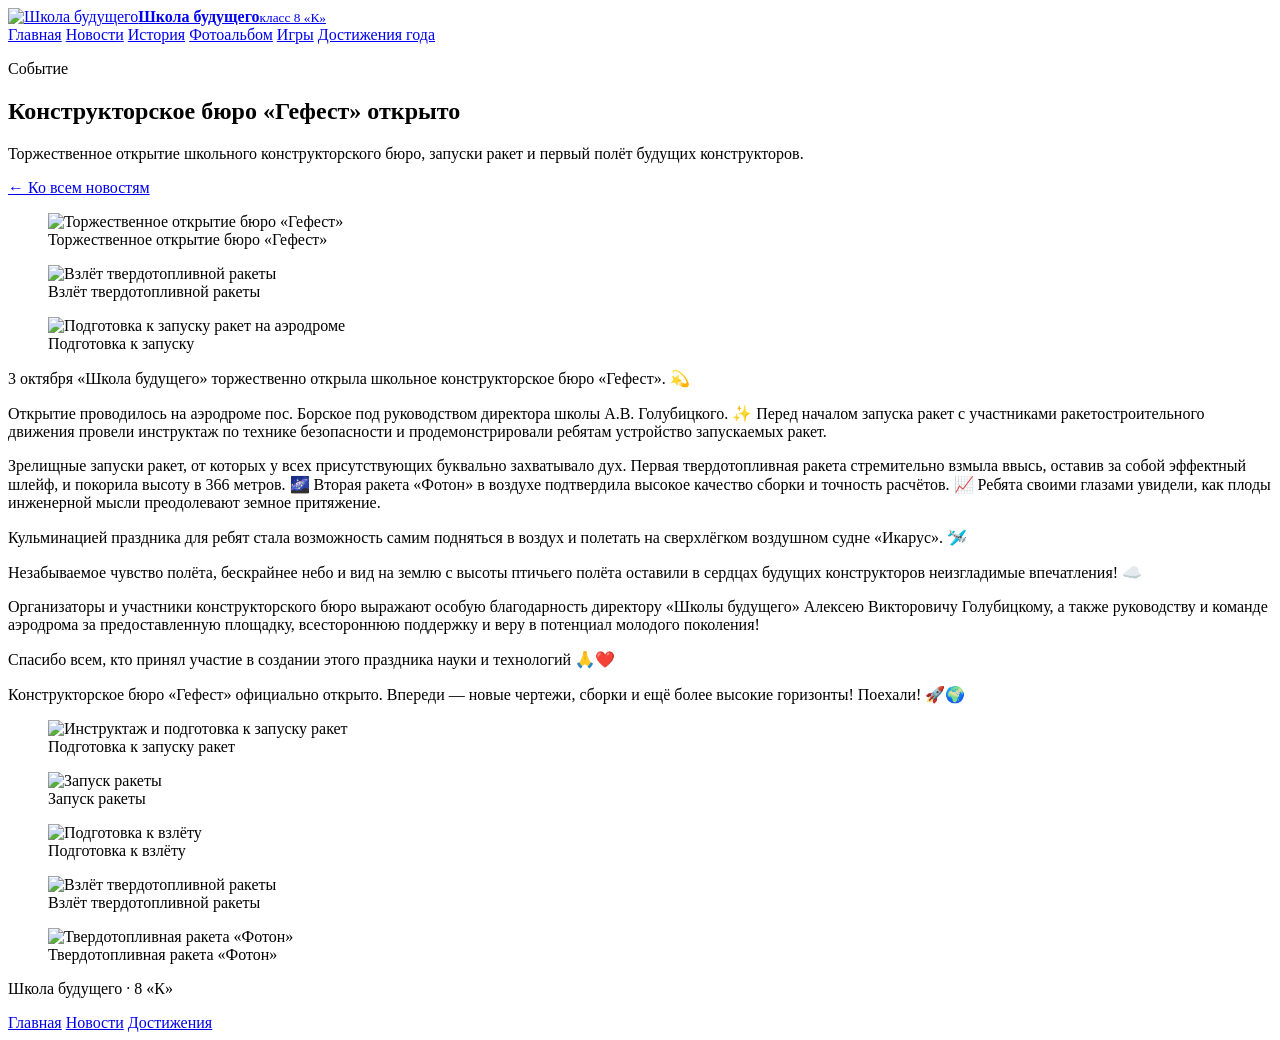
==== pages/news-gefest.html @ 3d09749b "Add news about 2nd place at Shagi v kosmos final and fix photo captions" ====
<!doctype html>
<html lang="ru">
<head>
  <meta charset="utf-8">
  <meta name="viewport" content="width=device-width,initial-scale=1">
  <title>Открытие бюро «Гефест» · 8 «К»</title>
  <link rel="stylesheet" href="../style.css">
</head>
<body>
  <header class="site-header">
    <div class="container nav-inner">
      <a class="brand" href="../index.html" aria-label="На главную страницу"><img src="../assets/logo_school.jpg" alt="Школа будущего"><span><strong>Школа будущего</strong><small>класс 8 «К»</small></span></a>
      <nav class="nav-menu">
        <a href="../index.html">Главная</a>
        <a class="active" href="news.html">Новости</a>
        <a href="histrory.html">История</a>
        <a href="photos.html">Фотоальбом</a>
        <a href="games.html">Игры</a>
        <a class="nav-cta" href="achievements.html">Достижения года</a>
      </nav>
    </div>
  </header>
  <main>
    <section class="page-hero">
      <div class="container">
        <p class="eyebrow">Событие</p>
        <h1 class="page-title">Конструкторское бюро «Гефест» открыто</h1>
        <p class="page-intro">Торжественное открытие школьного конструкторского бюро, запуски ракет и первый полёт будущих конструкторов.</p>
      </div>
    </section>
    <section class="content-section">
      <div class="container">
        <article class="article">
          <p class="article-back"><a class="back-link" href="news.html">← Ко всем новостям</a></p>
          <div class="article-gallery article-gallery-top">
            <figure class="is-wide">
              <img src="../img/gefest-1.webp" alt="Торжественное открытие бюро «Гефест»">
              <figcaption>Торжественное открытие бюро «Гефест»</figcaption>
            </figure>
            <figure>
              <img src="../img/gefest-5.webp" alt="Взлёт твердотопливной ракеты">
              <figcaption>Взлёт твердотопливной ракеты</figcaption>
            </figure>
            <figure>
              <img src="../img/gefest-6.webp" alt="Подготовка к запуску ракет на аэродроме">
              <figcaption>Подготовка к запуску</figcaption>
            </figure>
          </div>
          <p class="article-lead">3 октября «Школа будущего» торжественно открыла школьное конструкторское бюро «Гефест». 💫</p>
          <p>Открытие проводилось на аэродроме пос. Борское под руководством директора школы А.В. Голубицкого. ✨ Перед началом запуска ракет с участниками ракетостроительного движения провели инструктаж по технике безопасности и продемонстрировали ребятам устройство запускаемых ракет.</p>
          <p>Зрелищные запуски ракет, от которых у всех присутствующих буквально захватывало дух. Первая твердотопливная ракета стремительно взмыла ввысь, оставив за собой эффектный шлейф, и покорила высоту в 366 метров. 🌌 Вторая ракета «Фотон» в воздухе подтвердила высокое качество сборки и точность расчётов. 📈 Ребята своими глазами увидели, как плоды инженерной мысли преодолевают земное притяжение.</p>
          <p>Кульминацией праздника для ребят стала возможность самим подняться в воздух и полетать на сверхлёгком воздушном судне «Икарус». 🛩️</p>
          <p>Незабываемое чувство полёта, бескрайнее небо и вид на землю с высоты птичьего полёта оставили в сердцах будущих конструкторов неизгладимые впечатления! ☁️</p>
          <p>Организаторы и участники конструкторского бюро выражают особую благодарность директору «Школы будущего» Алексею Викторовичу Голубицкому, а также руководству и команде аэродрома за предоставленную площадку, всестороннюю поддержку и веру в потенциал молодого поколения!</p>
          <p>Спасибо всем, кто принял участие в создании этого праздника науки и технологий 🙏❤️</p>
          <p>Конструкторское бюро «Гефест» официально открыто. Впереди — новые чертежи, сборки и ещё более высокие горизонты! Поехали! 🚀🌍</p>
          <div class="article-gallery">
            <figure>
              <img src="../img/gefest-2.webp" alt="Инструктаж и подготовка к запуску ракет">
              <figcaption>Подготовка к запуску ракет</figcaption>
            </figure>
            <figure>
              <img src="../img/gefest-3.webp" alt="Запуск ракеты">
              <figcaption>Запуск ракеты</figcaption>
            </figure>
            <figure>
              <img src="../img/gefest-4.webp" alt="Подготовка к взлёту">
              <figcaption>Подготовка к взлёту</figcaption>
            </figure>
            <figure>
              <img src="../img/gefest-7.webp" alt="Взлёт твердотопливной ракеты">
              <figcaption>Взлёт твердотопливной ракеты</figcaption>
            </figure>
            <figure>
              <img src="../img/gefest-8.jpg" alt="Твердотопливная ракета «Фотон»">
              <figcaption>Твердотопливная ракета «Фотон»</figcaption>
            </figure>
          </div>
        </article>
      </div>
    </section>
  </main>
  <footer class="site-footer">
    <div class="container footer-inner">
      <p>Школа будущего · 8 «К»</p>
      <nav class="footer-links">
        <a href="../index.html">Главная</a>
        <a href="news.html">Новости</a>
        <a href="achievements.html">Достижения</a>
      </nav>
    </div>
  </footer>
  <script src="../script.js"></script>
  <script src="../site-config.js"></script>
</body>
</html>
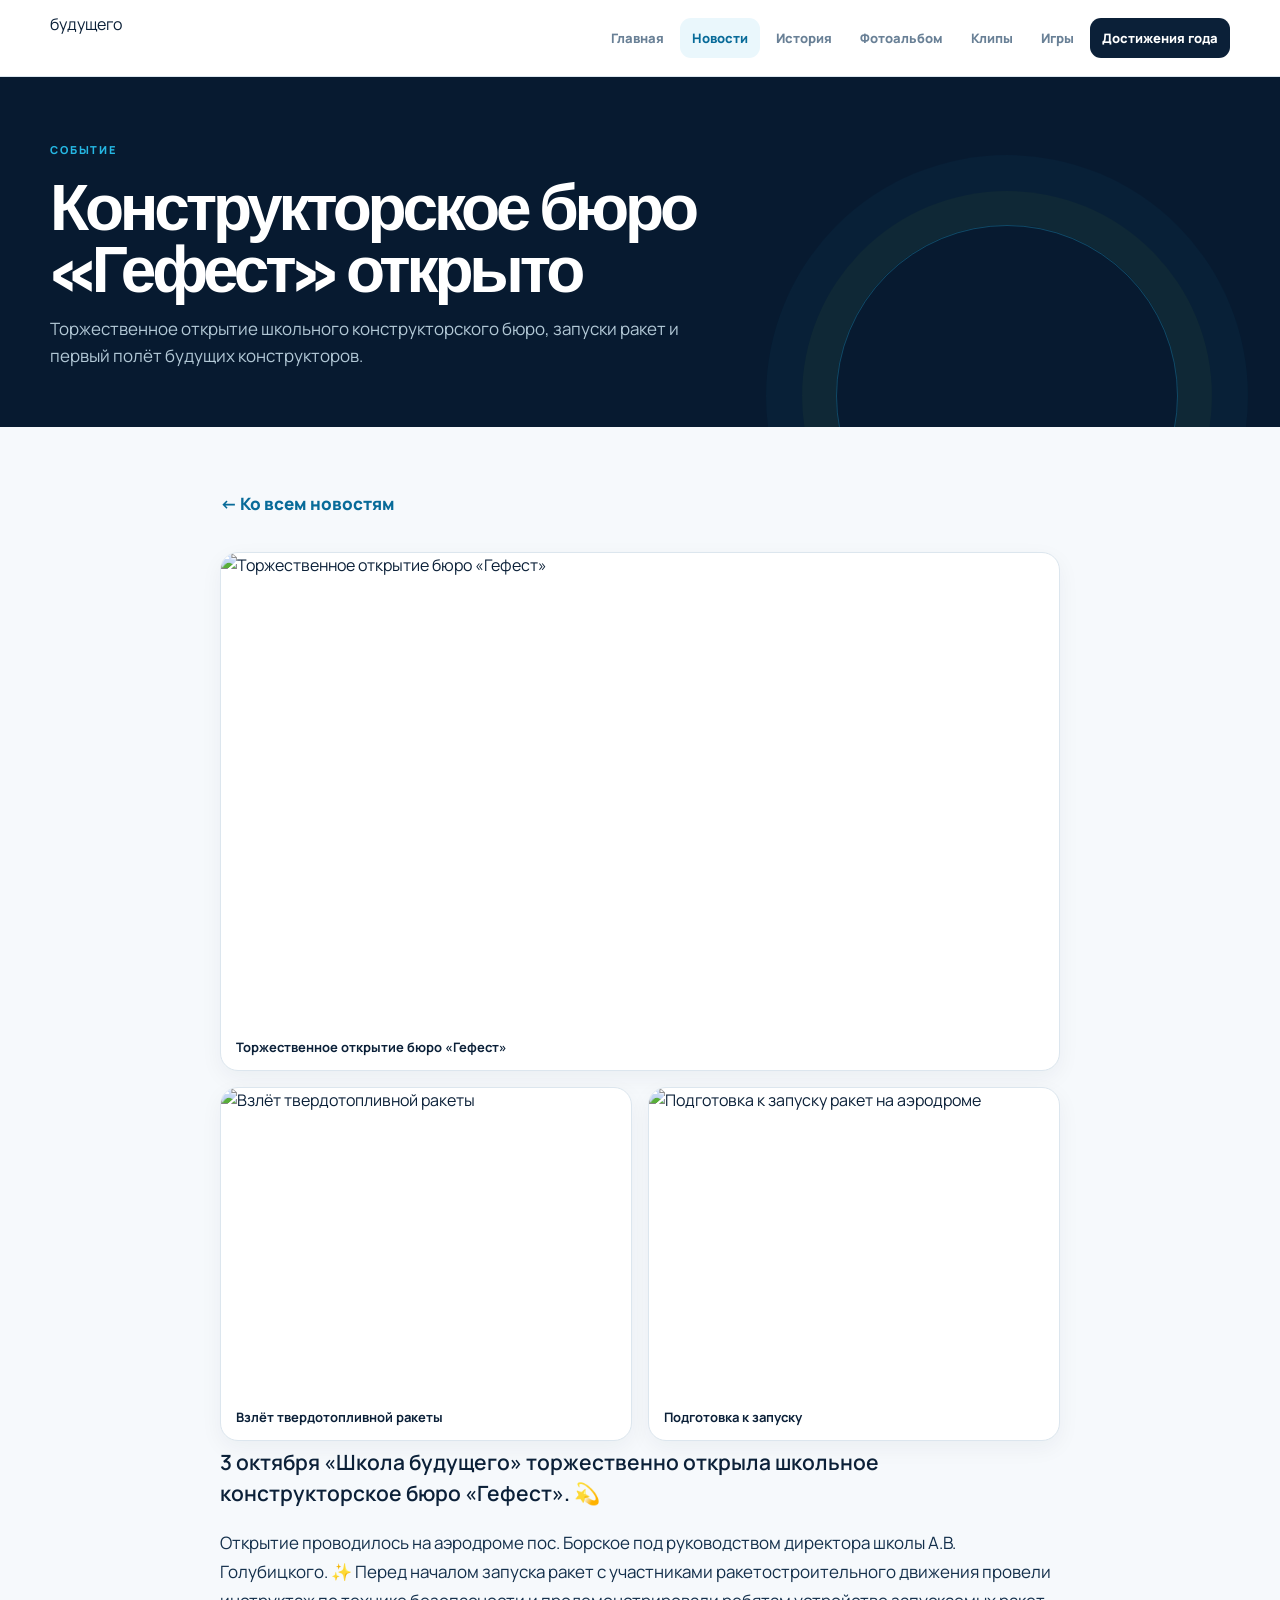
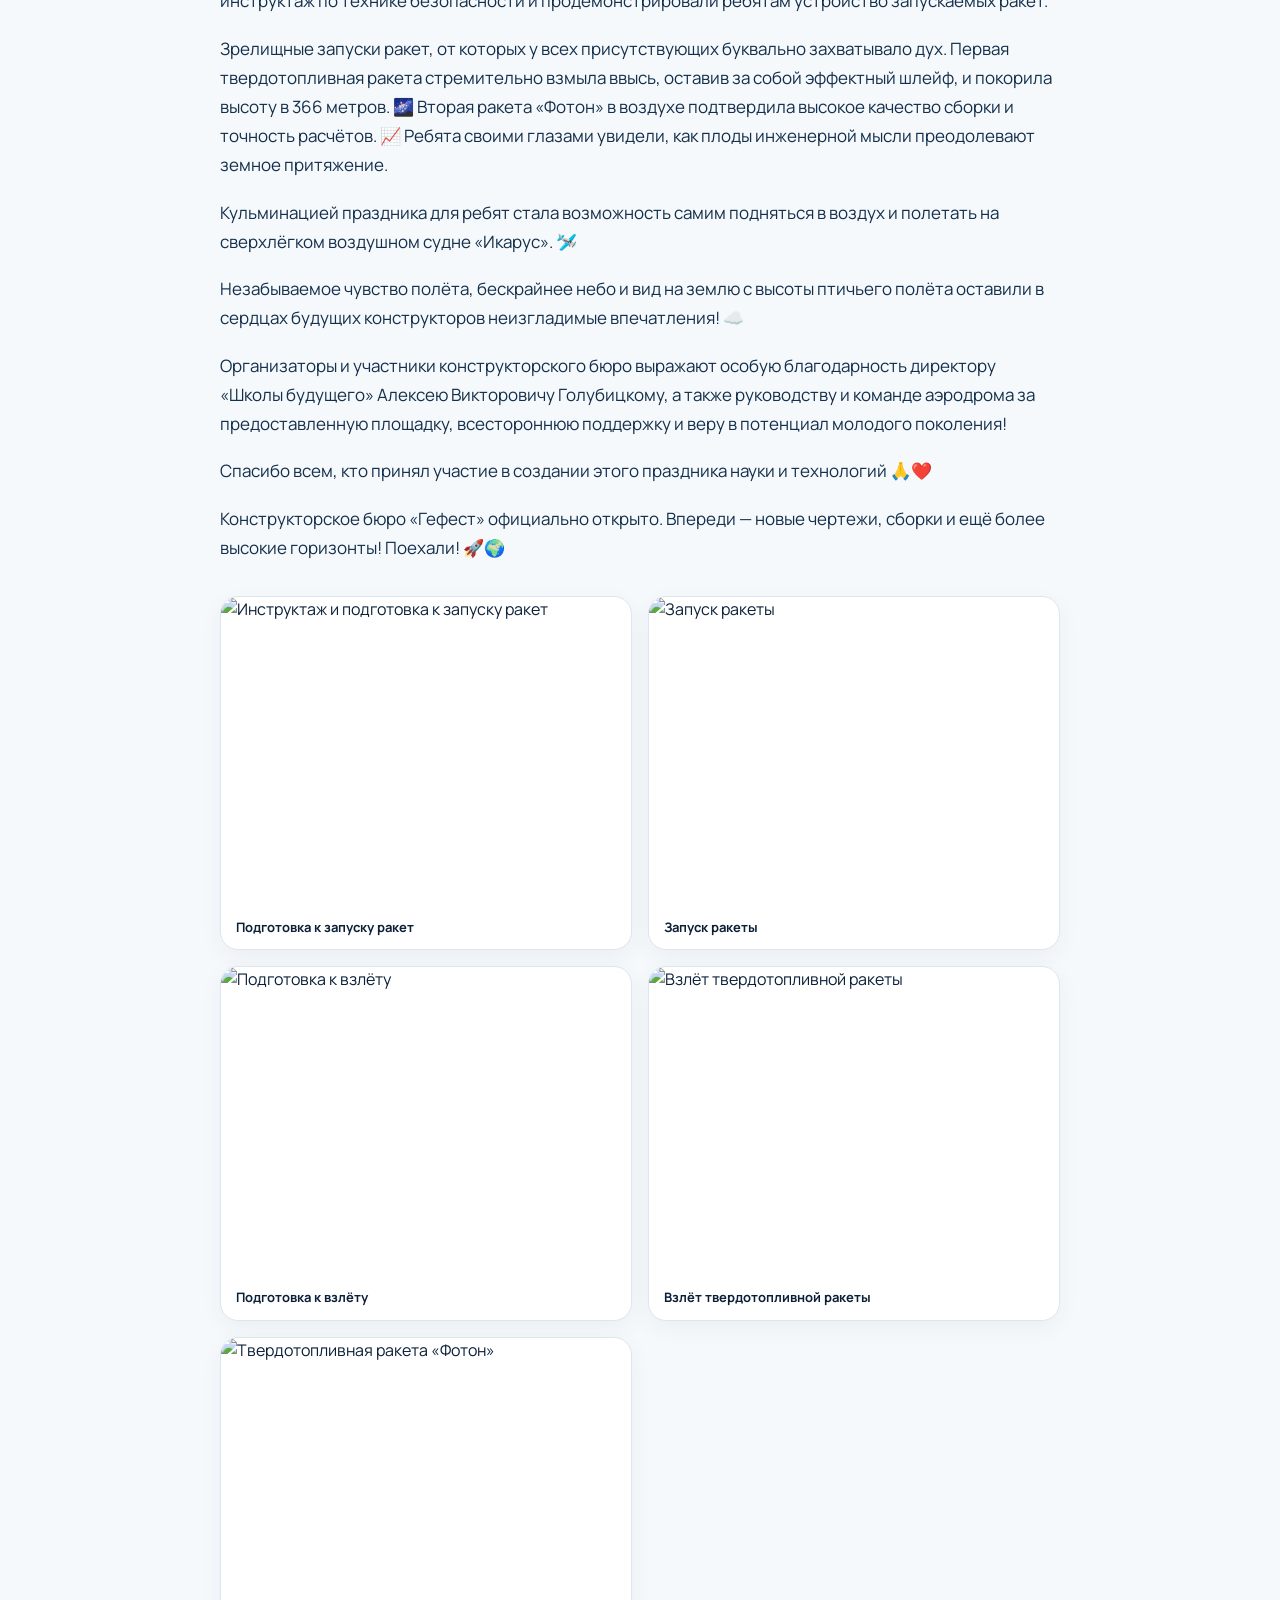
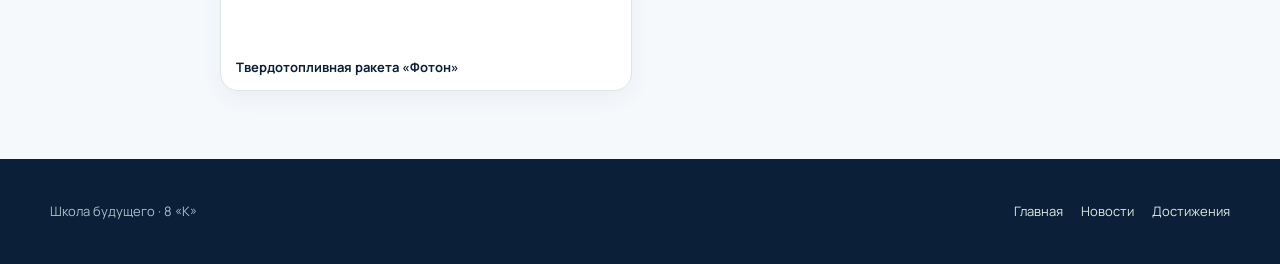
==== commit 1ba3b31c: "Add clips page with video gallery and viewer, add link to all pages" ====
--- a/pages/news-gefest.html
+++ b/pages/news-gefest.html
@@ -15,6 +15,7 @@
         <a class="active" href="news.html">Новости</a>
         <a href="histrory.html">История</a>
         <a href="photos.html">Фотоальбом</a>
+        <a href="clips.html">Клипы</a>
         <a href="games.html">Игры</a>
         <a class="nav-cta" href="achievements.html">Достижения года</a>
       </nav>
--- a/style.css
+++ b/style.css
@@ -0,0 +1,127 @@
+@import url('https://fonts.googleapis.com/css2?family=Manrope:wght@400;500;600;700;800&family=Space+Grotesk:wght@500;600;700&display=swap');
+
+:root{--ink:#0b2038;--ink-2:#132f4b;--muted:#698096;--blue:#25b7e3;--blue-deep:#086b99;--lime:#b8e51b;--lime-deep:#6c9700;--paper:#f6f9fc;--line:#dce6ee;--white:#fff;--shadow:0 18px 45px rgba(11,32,56,.11);--radius:24px}
+*{box-sizing:border-box}html{scroll-behavior:smooth}body{margin:0;background:var(--paper);color:var(--ink);font-family:Manrope,Arial,sans-serif;line-height:1.6}a{color:inherit}img{max-width:100%;display:block}.container{width:min(1180px,calc(100% - 40px));margin:0 auto}.skip-link{position:absolute;left:-9999px}.skip-link:focus{left:16px;top:16px;z-index:30;background:var(--ink);color:#fff;padding:10px 14px;border-radius:8px}
+
+/* Navigation: the logo is the only mark on the left. */
+.site-header{position:sticky;top:0;z-index:20;background:rgba(255,255,255,.94);backdrop-filter:blur(18px);border-bottom:1px solid var(--line)}.nav-inner{min-height:76px;display:flex;align-items:center;gap:24px}.brand{display:block;width:104px;height:62px;overflow:hidden;flex:0 0 104px;border-radius:14px;text-decoration:none;background:#fff}.brand img{width:104px;height:104px;max-width:none;object-fit:contain;transform:translateY(-21px);transition:transform .25s ease}.brand:hover img,.brand:focus-visible img{transform:translateY(-21px) scale(1.06)}.nav-menu{display:flex;align-items:center;justify-content:flex-end;gap:4px;flex:1}.nav-menu a{padding:10px 12px;text-decoration:none;border-radius:11px;color:var(--muted);font-size:13px;font-weight:800;transition:.2s ease}.nav-menu a:hover,.nav-menu a.active{background:#eaf7fc;color:var(--blue-deep)}.nav-menu a.nav-cta{background:var(--ink);color:#fff}.nav-menu a.nav-cta:hover{background:var(--blue-deep);color:#fff}
+
+/* Cosmic hero — compact, dense and unmistakably space-themed. */
+.hero{position:relative;overflow:hidden;background:#071a30;color:#fff;padding:58px 0 66px;border-bottom:1px solid #173f5c}.hero:before{content:'';position:absolute;inset:0;background-image:radial-gradient(circle at 9% 24%,rgba(255,255,255,.8) 0 1px,transparent 1.8px),radial-gradient(circle at 76% 18%,rgba(37,183,227,.8) 0 1px,transparent 1.8px),radial-gradient(circle at 49% 75%,rgba(184,229,27,.75) 0 1px,transparent 1.7px),radial-gradient(circle at 92% 74%,rgba(255,255,255,.7) 0 1px,transparent 1.7px);background-size:260px 220px,340px 260px,410px 300px,300px 250px;opacity:.62}.hero:after{content:'';position:absolute;width:700px;height:420px;right:-160px;bottom:-290px;background:radial-gradient(ellipse,rgba(37,183,227,.35),transparent 68%);pointer-events:none}.hero-grid{display:grid;grid-template-columns:1fr .9fr;gap:66px;align-items:center;position:relative;z-index:1}.hero-copy{max-width:650px}.eyebrow{color:var(--blue);font-size:11px;font-weight:800;text-transform:uppercase;letter-spacing:.17em;margin:0 0 18px}.hero h1,.page-title{font:700 clamp(43px,5.8vw,74px)/.97 'Space Grotesk',sans-serif;letter-spacing:-.065em;margin:0 0 22px;max-width:700px}.hero h1 span{color:var(--lime)}.lead{font-size:17px;color:#b2c8d6;max-width:560px;margin:0 0 29px}.hero-actions{display:flex;flex-wrap:wrap;gap:11px}.button{display:inline-flex;align-items:center;justify-content:center;min-height:46px;padding:0 18px;border-radius:13px;text-decoration:none;border:1px solid transparent;font-size:13px;font-weight:800;transition:transform .2s,box-shadow .2s,background .2s}.button:hover{transform:translateY(-2px);box-shadow:0 9px 22px rgba(4,21,40,.25)}.button.primary{background:var(--lime);color:#172e05}.button.secondary{border-color:rgba(255,255,255,.25);color:#fff;background:rgba(255,255,255,.08)}.button.secondary:hover{background:rgba(255,255,255,.16)}
+.orbit-stage{position:relative;min-height:320px;display:grid;place-items:center}.planet{width:194px;height:194px;border-radius:50%;background:radial-gradient(circle at 33% 28%,#d8ff60 0 5%,#8fc410 24%,#2a6f86 60%,#0a2541 74%);box-shadow:0 0 0 13px rgba(184,229,27,.07),0 0 80px rgba(37,183,227,.36),inset -26px -20px 35px rgba(2,16,31,.5);position:relative;z-index:2}.planet:after{content:'8К';position:absolute;inset:0;display:grid;place-items:center;font:700 50px 'Space Grotesk';color:rgba(255,255,255,.84);letter-spacing:-.08em}.orbit{position:absolute;border:1px solid rgba(106,223,241,.56);border-radius:50%;transform:rotate(-21deg)}.orbit.one{width:340px;height:128px}.orbit.two{width:400px;height:190px;transform:rotate(25deg);border-color:rgba(184,229,27,.45)}.satellite{position:absolute;width:12px;height:12px;border-radius:50%;background:var(--lime);box-shadow:0 0 16px var(--lime);top:37px;right:48px}.cosmic-note{position:absolute;left:0;bottom:6px;color:#8faec0;font-size:11px;letter-spacing:.08em;text-transform:uppercase}.hero-counters{display:flex;gap:25px;position:absolute;right:0;bottom:0}.hero-counters strong{display:block;color:var(--lime);font:700 27px 'Space Grotesk'}.hero-counters span{display:block;color:#9bb4c1;font-size:10px;text-transform:uppercase;letter-spacing:.08em}
+
+.section{padding:80px 0}.section.band{background:#fff}.section.soft-blue{background:#eef7fb}.section-header{display:flex;justify-content:space-between;gap:24px;align-items:end;margin-bottom:30px}.section-kicker{margin:0 0 10px;color:var(--blue-deep);font-size:11px;font-weight:800;letter-spacing:.15em;text-transform:uppercase}.section h2{font:600 clamp(30px,4vw,48px)/1.05 'Space Grotesk';letter-spacing:-.05em;margin:0}.section-header>p{max-width:420px;color:var(--muted);margin:0}.grid{display:grid;gap:18px}
+
+/* Students: card itself is the interaction, no floating broken button. */
+.students-grid{grid-template-columns:repeat(5,1fr)}.student-card,.teacher-card,.info-card{background:#fff;border:1px solid var(--line);border-radius:20px;overflow:hidden;box-shadow:0 7px 22px rgba(11,32,56,.045);transition:transform .25s ease,box-shadow .25s ease,border-color .25s ease}.student-card{display:flex;flex-direction:column;text-decoration:none;cursor:pointer}.student-card:hover,.student-card:focus-visible{transform:translateY(-7px);border-color:#9bd3e3;box-shadow:0 18px 33px rgba(11,32,56,.14)}.student-photo{aspect-ratio:1/1;background:linear-gradient(135deg,#e4f4fa,#eaf6d5);overflow:hidden}.student-photo img{width:100%;height:100%;object-fit:cover;transition:transform .45s ease}.student-card:hover .student-photo img{transform:scale(1.065)}.student-body{padding:16px;display:flex;flex-direction:column;flex:1;min-height:142px}.student-name{font:600 17px/1.15 'Space Grotesk';margin:0 0 8px}.student-role{font-size:12px;color:var(--muted);line-height:1.4}.student-action{display:flex;justify-content:space-between;align-items:center;margin-top:auto;padding-top:15px;color:var(--blue-deep);font-size:11px;font-weight:800;text-transform:uppercase;letter-spacing:.08em}.student-action b{display:grid;place-items:center;width:25px;height:25px;border-radius:50%;background:#eaf7fc;font-size:16px;line-height:1;transition:.2s}.student-card:hover .student-action b{background:var(--blue);color:#fff;transform:translate(2px,-2px)}.placeholder-mark{width:52px;height:52px;border-radius:16px;background:#eaf6d5;color:var(--lime-deep);display:grid;place-items:center;margin:0 auto;font:700 24px 'Space Grotesk'}
+.notice{display:flex;align-items:center;justify-content:space-between;gap:20px;padding:18px 22px;border-radius:18px;background:var(--ink);color:#fff;margin-top:26px}.notice p{margin:0;color:#b7cbd4;font-size:13px}.notice strong{display:block;font:600 18px 'Space Grotesk';color:var(--lime);margin-bottom:2px}
+
+/* Teachers: all original teacher portraits are rendered from data. */
+.teachers-grid{grid-template-columns:repeat(5,1fr)}.teacher-card{padding:10px}.teacher-card:hover{transform:translateY(-6px);border-color:#b9d8e2;box-shadow:0 15px 30px rgba(11,32,56,.12)}.teacher-card img{width:100%;aspect-ratio:1/1;object-fit:cover;border-radius:14px}.teacher-card h3{font:600 16px/1.15 'Space Grotesk';margin:13px 3px 5px}.teacher-card p{color:var(--muted);font-size:12px;line-height:1.4;margin:0 3px 5px}
+
+/* Photos and news. */
+.page-hero{padding:64px 0 58px;background:#071a30;color:#fff;position:relative;overflow:hidden}.page-hero:after{content:'';position:absolute;right:8%;bottom:-140px;width:340px;height:340px;border:1px solid rgba(37,183,227,.3);border-radius:50%;box-shadow:0 0 0 34px rgba(184,229,27,.04),0 0 0 70px rgba(37,183,227,.04)}.page-hero .container{position:relative;z-index:1}.page-title{font-size:clamp(42px,5.5vw,64px);margin-bottom:14px}.page-intro{color:#b2c8d6;max-width:680px;font-size:17px;margin:0}.content-section{padding:62px 0}.news-list{display:grid;grid-template-columns:repeat(2,1fr);gap:22px}.news-card{background:#fff;border:1px solid var(--line);border-radius:22px;overflow:hidden;box-shadow:0 7px 22px rgba(11,32,56,.04)}.news-card img{width:100%;height:240px;object-fit:cover}.news-card-body{padding:23px}.tag{display:inline-block;color:var(--lime-deep);background:#eef8d9;border-radius:99px;padding:5px 10px;font-size:10px;font-weight:800;text-transform:uppercase;letter-spacing:.08em}.news-card h2{font:600 25px/1.1 'Space Grotesk';margin:14px 0 10px}.news-card p{color:var(--muted);margin:0}.memory-grid{display:grid;grid-template-columns:repeat(4,1fr);grid-auto-rows:180px;gap:14px}.memory-card{position:relative;overflow:hidden;border-radius:18px;background:#dbeef4}.memory-card:first-child{grid-column:span 2;grid-row:span 2}.memory-card:nth-child(4){grid-column:span 2}.memory-card img{width:100%;height:100%;object-fit:cover;transition:transform .45s}.memory-card:hover img{transform:scale(1.06)}.memory-card figcaption{position:absolute;left:0;right:0;bottom:0;padding:30px 16px 13px;color:#fff;font-size:13px;font-weight:800;background:linear-gradient(transparent,rgba(4,20,35,.82))}.placeholder{padding:58px 32px;text-align:center;border:1px dashed #a9c5d0;border-radius:24px;background:rgba(255,255,255,.68)}.placeholder h2{font:600 28px 'Space Grotesk';margin:0 0 8px}.placeholder p{max-width:500px;color:var(--muted);margin:0 auto}
+
+.achievement-grid{grid-template-columns:repeat(3,1fr)}.achievement-card{background:var(--ink);border-radius:22px;color:#fff;padding:26px;min-height:210px}.achievement-card:nth-child(2){background:var(--blue-deep)}.achievement-card:nth-child(3){background:var(--lime);color:var(--ink)}.achievement-card strong{display:block;font:700 44px 'Space Grotesk';color:var(--lime);margin-bottom:24px}.achievement-card:nth-child(3) strong{color:var(--ink)}.achievement-card h2{font:600 22px 'Space Grotesk';margin:0 0 8px}.achievement-card p{margin:0;opacity:.76;font-size:14px}.timeline{max-width:850px;margin:0 auto}.timeline-item{display:grid;grid-template-columns:110px 1fr;gap:28px;padding:0 0 28px;border-bottom:1px solid var(--line);margin-bottom:28px}.timeline-item:last-child{border:0}.timeline-year{color:var(--blue-deep);font:700 18px 'Space Grotesk'}.timeline-item h2{font:600 24px 'Space Grotesk';margin:0 0 7px}.timeline-item p{margin:0;color:var(--muted)}
+.student-profile{display:grid;grid-template-columns:300px 1fr;gap:46px;align-items:start}.profile-photo{border-radius:24px;overflow:hidden;background:#e4f4fa}.profile-photo img{width:100%;aspect-ratio:1/1;object-fit:cover}.profile-meta{display:flex;align-items:center;gap:12px;color:var(--muted);font-size:13px;margin-bottom:16px}.profile-content h2{font:600 38px/1.05 'Space Grotesk';margin:0 0 14px;letter-spacing:-.04em}.profile-content>p{color:var(--muted);font-size:17px;max-width:650px}.profile-cards{display:grid;grid-template-columns:repeat(2,1fr);gap:16px;margin-top:28px}.profile-cards .info-card{padding:20px}.info-card h3{font:600 19px 'Space Grotesk';margin:0 0 7px}.info-card p{color:var(--muted);font-size:14px;margin:0}.back-link{display:inline-flex;gap:8px;color:var(--blue-deep);font-weight:800;text-decoration:none;margin-bottom:22px}
+.site-footer{background:var(--ink);color:#fff;padding:42px 0}.footer-inner{display:flex;justify-content:space-between;gap:30px;align-items:start}.site-footer p{color:#a9bdc7;font-size:13px;margin:0;max-width:360px}.footer-links{display:flex;gap:18px;flex-wrap:wrap}.footer-links a{color:#dbe9df;text-decoration:none;font-size:13px}.footer-links a:hover{color:var(--lime)}
+
+@media(max-width:1050px){.students-grid{grid-template-columns:repeat(4,1fr)}.teachers-grid{grid-template-columns:repeat(4,1fr)}.hero-grid{gap:35px}.nav-inner{gap:14px}.nav-menu a{padding:10px 8px;font-size:12px}}
+@media(max-width:720px){.container{width:min(100% - 28px,600px)}.site-header{position:relative}.nav-inner{align-items:center;padding:6px 0 10px;flex-wrap:wrap}.brand{width:90px;height:58px;flex-basis:90px}.brand img{width:98px;height:98px;transform:translateY(-20px)}.brand:hover img,.brand:focus-visible img{transform:translateY(-20px) scale(1.04)}.nav-menu{justify-content:flex-start;overflow-x:auto;width:100%;order:3;padding-bottom:2px}.nav-menu a{white-space:nowrap}.hero{padding:48px 0 54px}.hero-grid{grid-template-columns:1fr;gap:28px}.hero h1{font-size:48px}.orbit-stage{min-height:260px}.planet{width:154px;height:154px}.planet:after{font-size:40px}.orbit.one{width:275px;height:105px}.orbit.two{width:325px;height:155px}.cosmic-note{left:8px;bottom:0}.hero-counters{right:8px;bottom:0}.section,.content-section{padding:58px 0}.section-header{display:block}.section-header>p{margin-top:14px}.students-grid{grid-template-columns:repeat(2,1fr);gap:12px}.teachers-grid{grid-template-columns:repeat(2,1fr);gap:12px}.student-body{padding:14px 12px;min-height:142px}.student-name{font-size:15px}.news-list,.achievement-grid,.profile-cards{grid-template-columns:1fr}.memory-grid{grid-template-columns:repeat(2,1fr);grid-auto-rows:145px}.memory-card:first-child,.memory-card:nth-child(4){grid-column:span 2}.student-profile{grid-template-columns:1fr;gap:25px}.profile-photo{max-width:300px}.timeline-item{grid-template-columns:75px 1fr;gap:14px}.footer-inner{display:block}.footer-links{margin-top:22px}.notice{display:block}.notice .button{margin-top:16px}}
+@media(prefers-reduced-motion:reduce){*,*:before,*:after{scroll-behavior:auto!important;transition:none!important;animation:none!important}}
+.brand span{display:none}
+.planet:after{content:var(--class-code,'9К')}
+
+/* Full-viewport hero: the header stays compact while the first screen becomes the mission statement. */
+.hero{min-height:100vh;height:100vh;padding:78px 0 104px;display:flex;align-items:center}.hero-grid{width:100%;min-height:calc(100vh - 182px);grid-template-columns:1.06fr .94fr;gap:clamp(45px,7vw,110px)}.hero-copy{max-width:760px}.hero h1{font-size:clamp(56px,6.6vw,104px);max-width:820px;margin-bottom:30px}.lead{font-size:clamp(18px,1.4vw,22px);line-height:1.55;max-width:640px;margin-bottom:38px}.hero-actions{gap:14px}.hero-actions .button{min-height:56px;padding:0 23px;font-size:14px;border-radius:16px}.orbit-stage{min-height:clamp(430px,52vw,620px)}.planet{width:clamp(230px,24vw,340px);height:clamp(230px,24vw,340px)}.planet:after{font-size:clamp(58px,5vw,82px)}.orbit.one{width:clamp(420px,42vw,620px);height:clamp(160px,15vw,220px)}.orbit.two{width:clamp(500px,50vw,740px);height:clamp(240px,24vw,350px)}.satellite{width:16px;height:16px;top:13%;right:10%}.cosmic-note{bottom:9%;font-size:12px}.hero-counters{bottom:8%;gap:38px}.hero-counters strong{font-size:clamp(32px,3vw,48px)}.hero-counters span{font-size:11px}.scroll-cue{position:absolute;z-index:3;left:50%;bottom:24px;transform:translateX(-50%);display:flex;flex-direction:column;align-items:center;gap:10px;color:#a4bdca;text-decoration:none;font-size:10px;font-weight:800;letter-spacing:.18em;text-transform:uppercase;transition:color .2s ease}.scroll-cue:hover{color:var(--lime)}.scroll-cue i{display:block;width:22px;height:36px;border:1px solid rgba(184,229,27,.65);border-radius:99px;position:relative}.scroll-cue i:after{content:'';position:absolute;width:4px;height:8px;left:50%;top:7px;transform:translateX(-50%);border-radius:4px;background:var(--lime);animation:scroll-drop 1.7s ease-in-out infinite}@keyframes scroll-drop{0%{opacity:0;transform:translate(-50%,0)}25%{opacity:1}75%{opacity:1}100%{opacity:0;transform:translate(-50%,14px)}}
+@media(max-width:1050px) and (min-width:721px){.hero h1{font-size:clamp(52px,6vw,78px)}.orbit-stage{transform:scale(.85);transform-origin:center}.hero-grid{gap:15px}}
+@media(max-width:720px){.hero{height:auto;min-height:calc(100svh - 130px);padding:50px 0 92px;display:block}.hero-grid{min-height:0;display:flex;flex-direction:column;gap:26px;align-items:stretch}.hero-copy{max-width:none}.hero h1{font-size:clamp(45px,13vw,66px);line-height:.95;margin-bottom:20px}.lead{font-size:16px;line-height:1.55;margin-bottom:26px}.hero-actions{display:grid;grid-template-columns:1fr 1fr;gap:9px}.hero-actions .button{min-height:50px;padding:0 10px;font-size:12px}.orbit-stage{min-height:310px;transform:none;margin-top:4px}.planet{width:170px;height:170px}.planet:after{font-size:45px}.orbit.one{width:310px;height:120px}.orbit.two{width:370px;height:180px}.satellite{top:17px;right:15%}.cosmic-note{left:2px;bottom:22px;font-size:9px}.hero-counters{right:2px;bottom:22px;gap:20px}.hero-counters strong{font-size:27px}.hero-counters span{font-size:9px}.scroll-cue{bottom:15px;font-size:9px;gap:7px}.scroll-cue i{height:28px;width:18px}.scroll-cue i:after{top:5px;width:3px;height:7px}}
+@media(max-width:720px){.nav-menu{scrollbar-width:none}.nav-menu::-webkit-scrollbar{display:none}.hero{height:calc(100svh - 78px);min-height:620px;padding:32px 0 64px;overflow:hidden}.hero-grid{height:100%;gap:8px;justify-content:space-between}.hero h1{font-size:clamp(40px,11.7vw,53px);line-height:.94;margin-bottom:14px}.hero .eyebrow{font-size:10px;margin-bottom:12px}.lead{font-size:14px;line-height:1.45;margin-bottom:18px}.hero-actions .button{min-height:46px;font-size:11px}.orbit-stage{min-height:244px;margin-top:0;flex:0 0 244px}.planet{width:140px;height:140px}.planet:after{font-size:40px}.orbit.one{width:270px;height:104px}.orbit.two{width:325px;height:158px}.satellite{top:10px;right:14%}.cosmic-note{bottom:18px}.hero-counters{bottom:18px}.hero-counters strong{font-size:24px}.scroll-cue{bottom:8px}}
+.hero-grid{width:min(1180px,calc(100% - 40px));margin-left:auto;margin-right:auto}
+
+/* Motion layer and viewport correction: the hero fills the space below the real header. */
+:root{--header-height:76px}.site-header{min-height:var(--header-height)}.hero{height:calc(100dvh - var(--header-height));min-height:calc(100dvh - var(--header-height));overflow:hidden}.hero-grid{height:100%;min-height:0}.orbit-stage{transform:translate3d(var(--scene-x,0px),var(--scene-y,0px),0);transition:transform .45s cubic-bezier(.22,.61,.36,1)}.star-field{position:absolute;inset:0;z-index:0;pointer-events:none;overflow:hidden}.star-field span{position:absolute;width:var(--star-size,3px);height:var(--star-size,3px);border-radius:50%;background:#e9fbff;box-shadow:0 0 8px rgba(125,228,255,.9);animation:star-pulse 3.6s ease-in-out infinite;transform:scale(var(--star-scale,1))}.star-field span:nth-child(4n){--star-size:2px;background:var(--blue)}.star-field span:nth-child(7n){--star-size:4px;background:var(--lime);box-shadow:0 0 13px rgba(184,229,27,.9)}@keyframes star-pulse{0%,100%{opacity:.18;transform:scale(calc(var(--star-scale,1) * .72))}45%{opacity:1;transform:scale(calc(var(--star-scale,1) * 1.35))}68%{opacity:.42;transform:scale(var(--star-scale,1))}}.orbit{transform-origin:50% 50%;will-change:transform}.orbit.one{animation:orbit-drift-one 18s ease-in-out infinite}.orbit.two{animation:orbit-drift-two 24s ease-in-out infinite}@keyframes orbit-drift-one{0%,100%{transform:rotate(-21deg) translate3d(0,0,0)}50%{transform:rotate(-15deg) translate3d(9px,-5px,0)}}@keyframes orbit-drift-two{0%,100%{transform:rotate(25deg) translate3d(0,0,0)}50%{transform:rotate(31deg) translate3d(-8px,7px,0)}}.planet{animation:planet-float 6s ease-in-out infinite;will-change:transform;background:radial-gradient(circle at 32% 24%,#efff91 0 3%,#c2f32f 10%,#82b91a 31%,#1a6e87 64%,#071e39 79%);box-shadow:0 0 0 13px rgba(184,229,27,.07),0 0 80px rgba(37,183,227,.36),0 0 125px rgba(184,229,27,.12),inset -28px -23px 38px rgba(1,15,30,.58);overflow:hidden}.planet:before{content:'';position:absolute;inset:-15%;border-radius:50%;background:repeating-linear-gradient(168deg,transparent 0 17px,rgba(238,255,170,.16) 18px 21px,transparent 22px 36px);mix-blend-mode:screen;opacity:.62;transform:rotate(-18deg)}@keyframes planet-float{0%,100%{transform:translateY(0) scale(1)}50%{transform:translateY(-10px) scale(1.018)}}.rocket{position:absolute;z-index:4;left:8%;top:17%;width:29px;height:58px;border-radius:52% 52% 42% 42%;background:linear-gradient(110deg,#fff 0 22%,#d9f45b 23% 38%,#27acd0 39% 100%);box-shadow:0 0 17px rgba(37,183,227,.75);transform:rotate(42deg);animation:rocket-flight 13s ease-in-out infinite;will-change:transform}.rocket:before{content:'';position:absolute;left:5px;bottom:-8px;width:19px;height:19px;border-radius:50% 50% 65% 65%;background:radial-gradient(circle at 50% 10%,#fff 0 12%,#b8e51b 25%,#ff9b29 58%,transparent 70%);filter:blur(1px)}.rocket-window{position:absolute;width:10px;height:10px;left:9px;top:13px;border-radius:50%;background:#092c4b;border:2px solid rgba(255,255,255,.8)}.rocket-fin{position:absolute;width:9px;height:18px;bottom:9px;background:#159bc3}.rocket-fin.left{left:-6px;clip-path:polygon(100% 0,100% 100%,0 80%)}.rocket-fin.right{right:-6px;clip-path:polygon(0 0,100% 80%,0 100%)}@keyframes rocket-flight{0%,100%{transform:translate3d(0,0,0) rotate(42deg);opacity:.72}40%{transform:translate3d(34px,-38px,0) rotate(46deg);opacity:1}72%{transform:translate3d(8px,-80px,0) rotate(38deg);opacity:.82}}
+@media(max-width:720px){:root{--header-height:78px}.hero{height:auto;min-height:calc(100dvh - var(--header-height));padding-top:32px}.hero-grid{height:auto;min-height:calc(100dvh - var(--header-height) - 96px)}.orbit-stage{transform:none}.rocket{left:7%;top:12%;transform:scale(.78) rotate(42deg)}.star-field span{animation-duration:3.2s}}
+@media(prefers-reduced-motion:reduce){.orbit-stage{transform:none!important}.star-field span,.orbit,.planet,.rocket{animation:none!important}.planet{transform:none!important}}
+
+/* Floating page-scroll arrows: flip through the site with one tap. */
+.scroll-dock{position:fixed;right:20px;bottom:24px;z-index:40;display:flex;flex-direction:column;gap:10px}
+.scroll-dock button{width:52px;height:52px;border-radius:16px;border:1px solid rgba(255,255,255,.14);background:rgba(11,32,56,.82);color:#eaf4fa;backdrop-filter:blur(10px);-webkit-backdrop-filter:blur(10px);display:grid;place-items:center;cursor:pointer;box-shadow:0 12px 30px rgba(11,32,56,.28);transition:transform .2s ease,background .2s ease,color .2s ease,opacity .3s ease}
+.scroll-dock button:hover{transform:translateY(-2px);background:var(--lime);color:#172e05}
+.scroll-dock button:active{transform:translateY(0) scale(.94)}
+.scroll-dock button svg{width:22px;height:22px}
+.scroll-dock button[hidden]{display:none}
+
+/* Fullscreen photo viewer: Instagram/VK style browsing with smooth transitions. */
+.memory-card{cursor:zoom-in}
+.memory-card:focus-visible{outline:3px solid var(--blue);outline-offset:3px}
+body.lightbox-locked{overflow:hidden}
+.lightbox{position:fixed;inset:0;z-index:80;display:flex;align-items:center;justify-content:center;padding:24px;background:rgba(4,16,29,.9);backdrop-filter:blur(16px);-webkit-backdrop-filter:blur(16px);opacity:0;visibility:hidden;transition:opacity .4s ease,visibility .4s ease}
+.lightbox.open{opacity:1;visibility:visible}
+.lightbox-stage{position:relative;width:min(1120px,94vw);height:min(82vh,780px);display:grid;place-items:center;touch-action:none}
+.lightbox-img{max-width:100%;max-height:100%;border-radius:20px;box-shadow:0 30px 90px rgba(0,0,0,.6),0 0 0 1px rgba(255,255,255,.08);will-change:transform,opacity;user-select:none;-webkit-user-select:none;-webkit-user-drag:none;cursor:grab}
+.lightbox-ui{position:absolute;left:0;right:0;top:0;display:flex;justify-content:space-between;align-items:center;gap:16px;padding:22px 76px 0 26px;color:#c9ddea;font-size:12px;font-weight:700;letter-spacing:.04em}
+.lightbox-count{color:var(--lime);font:700 14px 'Space Grotesk',sans-serif}
+.lightbox-hint{text-transform:uppercase;letter-spacing:.12em}
+.lightbox-caption{position:absolute;left:50%;bottom:26px;transform:translateX(-50%);max-width:80vw;margin:0;color:#fff;font-size:15px;font-weight:800;text-align:center;text-shadow:0 2px 12px rgba(0,0,0,.65);white-space:nowrap;overflow:hidden;text-overflow:ellipsis}
+.lightbox-close,.lightbox-nav{position:absolute;z-index:2;display:grid;place-items:center;border:1px solid rgba(255,255,255,.18);background:rgba(255,255,255,.08);color:#fff;cursor:pointer;transition:transform .22s ease,background .22s ease,border-color .22s ease,color .22s ease}
+.lightbox-close{top:18px;right:20px;width:46px;height:46px;border-radius:14px;font-size:24px;line-height:1}
+.lightbox-nav{top:50%;width:56px;height:56px;border-radius:50%;font-size:32px;line-height:1;transform:translateY(-50%)}
+.lightbox-nav.prev{left:18px}
+.lightbox-nav.next{right:18px}
+.lightbox-close:hover{background:var(--lime);border-color:var(--lime);color:#172e05;transform:scale(1.08)}
+.lightbox-nav:hover{background:var(--lime);border-color:var(--lime);color:#172e05;transform:translateY(-50%) scale(1.08)}
+.lightbox.open .lightbox-ui,.lightbox.open .lightbox-caption,.lightbox.open .lightbox-close,.lightbox.open .lightbox-nav{animation:lightbox-ui-in .5s cubic-bezier(.22,.61,.36,1) both}
+@keyframes lightbox-ui-in{from{opacity:0}to{opacity:1}}
+@media(max-width:720px){.lightbox{padding:14px}.lightbox-nav{width:46px;height:46px;font-size:26px}.lightbox-nav.prev{left:8px}.lightbox-nav.next{right:8px}.lightbox-close{width:42px;height:42px;top:14px;right:14px}.lightbox-ui{padding:16px 64px 0 16px}.lightbox-hint{display:none}.lightbox-caption{font-size:13px;bottom:16px}.scroll-dock{right:12px;bottom:16px;gap:8px}.scroll-dock button{width:46px;height:46px;border-radius:14px}}
+
+/* Clips: video gallery with vertical and horizontal cards and a fullscreen player. */
+.clips-grid{display:grid;grid-template-columns:repeat(auto-fill,minmax(240px,1fr));gap:18px}.clip-card{position:relative;margin:0;border:1px solid var(--line);border-radius:18px;overflow:hidden;background:#071a30;box-shadow:0 7px 22px rgba(11,32,56,.05);cursor:pointer;aspect-ratio:16/9;transition:transform .25s ease,box-shadow .25s ease,border-color .25s ease}.clip-card:hover,.clip-card:focus-visible{transform:translateY(-5px);border-color:#9bd3e3;box-shadow:0 18px 33px rgba(11,32,56,.14);outline:none}.clip-card.is-vertical{aspect-ratio:9/16;justify-self:center;width:min(240px,100%)}.clip-video{position:absolute;inset:0;width:100%;height:100%;object-fit:cover;display:block}.clip-overlay{position:absolute;inset:0;display:grid;place-items:center;background:linear-gradient(rgba(4,20,35,.18),rgba(4,20,35,.4));transition:background .25s ease}.clip-play{width:58px;height:58px;border-radius:50%;background:rgba(255,255,255,.92);color:var(--ink);display:grid;place-items:center;font-size:20px;padding-left:4px;box-shadow:0 12px 30px rgba(0,0,0,.35);transition:transform .22s ease,background .22s ease,color .22s ease}.clip-card:hover .clip-play{transform:scale(1.1);background:var(--lime);color:#172e05}.clip-caption{position:absolute;left:0;right:0;bottom:0;padding:30px 14px 12px;color:#fff;font-size:13px;font-weight:800;background:linear-gradient(transparent,rgba(4,20,35,.85));pointer-events:none}.clips-note{margin:26px 0 0;color:var(--muted);font-size:13px}.clips-note code{background:#eaf7fc;color:var(--blue-deep);border-radius:6px;padding:2px 7px;font-size:12px}.clip-player{position:fixed;inset:0;z-index:95;display:flex;align-items:center;justify-content:center;padding:24px;background:rgba(4,16,29,.94);backdrop-filter:blur(14px);-webkit-backdrop-filter:blur(14px)}.clip-player[hidden]{display:none}.clip-player-stage{position:relative;display:grid;place-items:center;max-width:min(1080px,92vw);max-height:88vh}.clip-player-stage video{max-width:min(1080px,92vw);max-height:88vh;width:auto;height:auto;border-radius:16px;box-shadow:0 30px 90px rgba(0,0,0,.65),0 0 0 1px rgba(255,255,255,.08);background:#000}.clip-player-stage video.is-vertical{max-height:86vh;max-width:min(420px,86vw)}.clip-player-close,.clip-player-nav{position:absolute;z-index:2;display:grid;place-items:center;border:1px solid rgba(255,255,255,.2);background:rgba(255,255,255,.1);color:#fff;cursor:pointer;transition:transform .22s ease,background .22s ease,border-color .22s ease,color .22s ease}.clip-player-close{top:18px;right:20px;width:46px;height:46px;border-radius:14px;font-size:24px;line-height:1}.clip-player-nav{top:50%;width:56px;height:56px;border-radius:50%;font-size:32px;line-height:1;transform:translateY(-50%)}.clip-player-nav.prev{left:18px}.clip-player-nav.next{right:18px}.clip-player-close:hover{background:var(--lime);border-color:var(--lime);color:#172e05}.clip-player-nav:hover{background:var(--lime);border-color:var(--lime);color:#172e05;transform:translateY(-50%) scale(1.08)}.clip-player-counter{position:absolute;left:50%;bottom:22px;transform:translateX(-50%);color:#fff;font-size:13px;font-weight:800;letter-spacing:.06em;background:rgba(255,255,255,.14);border-radius:99px;padding:6px 14px}body.clip-player-locked{overflow:hidden}@media(max-width:720px){.clips-grid{gap:12px}.clip-player{padding:12px}.clip-player-nav{width:46px;height:46px;font-size:28px}.clip-player-nav.prev{left:8px}.clip-player-nav.next{right:8px}.clip-player-close{top:12px;right:12px;width:42px;height:42px;font-size:22px}}
+
+/* Album filter: browse one themed set at a time instead of every photo. */
+.album-bar{display:flex;flex-wrap:wrap;gap:10px;margin:0 0 24px}
+.album-chip{display:inline-flex;align-items:center;gap:9px;border:1px solid var(--line);background:#fff;color:var(--ink-2);border-radius:99px;padding:9px 16px;font:800 13px Manrope,Arial,sans-serif;cursor:pointer;transition:transform .2s ease,background .2s ease,color .2s ease,border-color .2s ease,box-shadow .2s ease}
+.album-chip:hover{transform:translateY(-2px);border-color:#9bd3e3;box-shadow:0 8px 18px rgba(11,32,56,.1)}
+.album-chip .album-count{background:#eaf7fc;color:var(--blue-deep);border-radius:99px;padding:1px 8px;font-size:11px;font-weight:800;transition:background .2s ease,color .2s ease}
+.album-chip.active{background:var(--ink);border-color:var(--ink);color:#fff;box-shadow:0 12px 26px rgba(11,32,56,.22)}
+.album-chip.active .album-count{background:var(--lime);color:#172e05}
+.memory-card.is-hidden{display:none}
+.memory-grid.album-active{grid-template-columns:repeat(auto-fit,minmax(230px,1fr));grid-auto-rows:210px}
+.memory-grid.album-active .memory-card,.memory-grid.album-active .memory-card:first-child,.memory-grid.album-active .memory-card:nth-child(4){grid-column:auto;grid-row:auto}
+@media(max-width:720px){.album-bar{margin-bottom:16px}.album-chip{padding:8px 13px;font-size:12px}.memory-grid.album-active{grid-template-columns:repeat(2,1fr);grid-auto-rows:150px}}
+
+/* News article: clickable cards, full-story layout and article photo viewer. */
+.news-card-link{display:block;text-decoration:none;color:inherit;cursor:pointer;transition:transform .25s ease,box-shadow .25s ease,border-color .25s ease}
+.news-card-link:hover,.news-card-link:focus-visible{transform:translateY(-6px);border-color:#9bd3e3;box-shadow:0 18px 33px rgba(11,32,56,.14)}
+.news-card-link img{transition:transform .45s ease}
+.news-card-link:hover img{transform:scale(1.045)}
+.news-card-more{display:inline-flex;align-items:center;gap:8px;margin-top:15px;color:var(--blue-deep);font-size:11px;font-weight:800;text-transform:uppercase;letter-spacing:.08em}
+.article{max-width:840px;margin:0 auto}
+.article-back{margin:0 0 24px}
+.article-back .back-link{margin-bottom:0}
+.article>p{font-size:17px;line-height:1.72;color:var(--ink-2);margin:0 0 18px}
+.article .article-lead{font-size:21px;line-height:1.5;font-weight:600;color:var(--ink)}
+.article-gallery{display:grid;grid-template-columns:repeat(2,1fr);gap:16px;margin:34px 0 6px}
+.article-gallery figure{margin:0;border:1px solid var(--line);border-radius:18px;overflow:hidden;background:#fff;box-shadow:0 7px 22px rgba(11,32,56,.05)}
+.article-gallery img{width:100%;aspect-ratio:4/3;object-fit:cover;transition:transform .45s ease;cursor:zoom-in}
+.article-gallery figure:hover img{transform:scale(1.05)}
+.article-gallery figcaption{padding:12px 15px;font-size:13px;font-weight:700;color:var(--ink)}
+.article-gallery .is-wide{grid-column:1/-1}
+.article-gallery .is-wide img{aspect-ratio:16/9}
+.article-gallery img:focus-visible{outline:3px solid var(--blue);outline-offset:-3px}
+
+.article-lightbox{position:fixed;inset:0;z-index:90;display:flex;align-items:center;justify-content:center;padding:24px;background:rgba(4,16,29,.9);backdrop-filter:blur(14px);-webkit-backdrop-filter:blur(14px)}
+.article-lightbox[hidden]{display:none}
+.article-lightbox-img{max-width:min(1120px,94vw);max-height:84vh;width:auto;height:auto;border-radius:20px;box-shadow:0 30px 90px rgba(0,0,0,.6),0 0 0 1px rgba(255,255,255,.08);background:#0b2038;user-select:none;-webkit-user-select:none;-webkit-user-drag:none}
+.article-lightbox-close,.article-lightbox-nav{position:absolute;z-index:2;display:grid;place-items:center;border:1px solid rgba(255,255,255,.18);background:rgba(255,255,255,.08);color:#fff;cursor:pointer;transition:transform .22s ease,background .22s ease,border-color .22s ease,color .22s ease}
+.article-lightbox-close{top:18px;right:20px;width:46px;height:46px;border-radius:14px;font-size:24px;line-height:1}
+.article-lightbox-nav{top:50%;width:56px;height:56px;border-radius:50%;font-size:32px;line-height:1;transform:translateY(-50%)}
+.article-lightbox-nav.prev{left:18px}
+.article-lightbox-nav.next{right:18px}
+.article-lightbox-close:hover{background:var(--lime);border-color:var(--lime);color:#172e05}
+.article-lightbox-nav:hover{background:var(--lime);border-color:var(--lime);color:#172e05;transform:translateY(-50%) scale(1.08)}
+.article-lightbox-counter{position:absolute;left:50%;bottom:20px;transform:translateX(-50%);color:#fff;font-size:13px;font-weight:800;letter-spacing:.06em;background:rgba(255,255,255,.14);border-radius:99px;padding:6px 14px}
+.article-lightbox-counter[hidden]{display:none}
+body.article-lightbox-locked{overflow:hidden}
+@media(max-width:720px){.article-gallery{grid-template-columns:1fr}.article>p{font-size:16px}.article .article-lead{font-size:19px}}
+@media(max-width:600px){.article-lightbox{padding:14px}.article-lightbox-nav{width:44px;height:44px;font-size:28px}.article-lightbox-nav.prev{left:8px}.article-lightbox-nav.next{right:8px}.article-lightbox-close{top:12px;right:12px;width:42px;height:42px;font-size:22px}}
